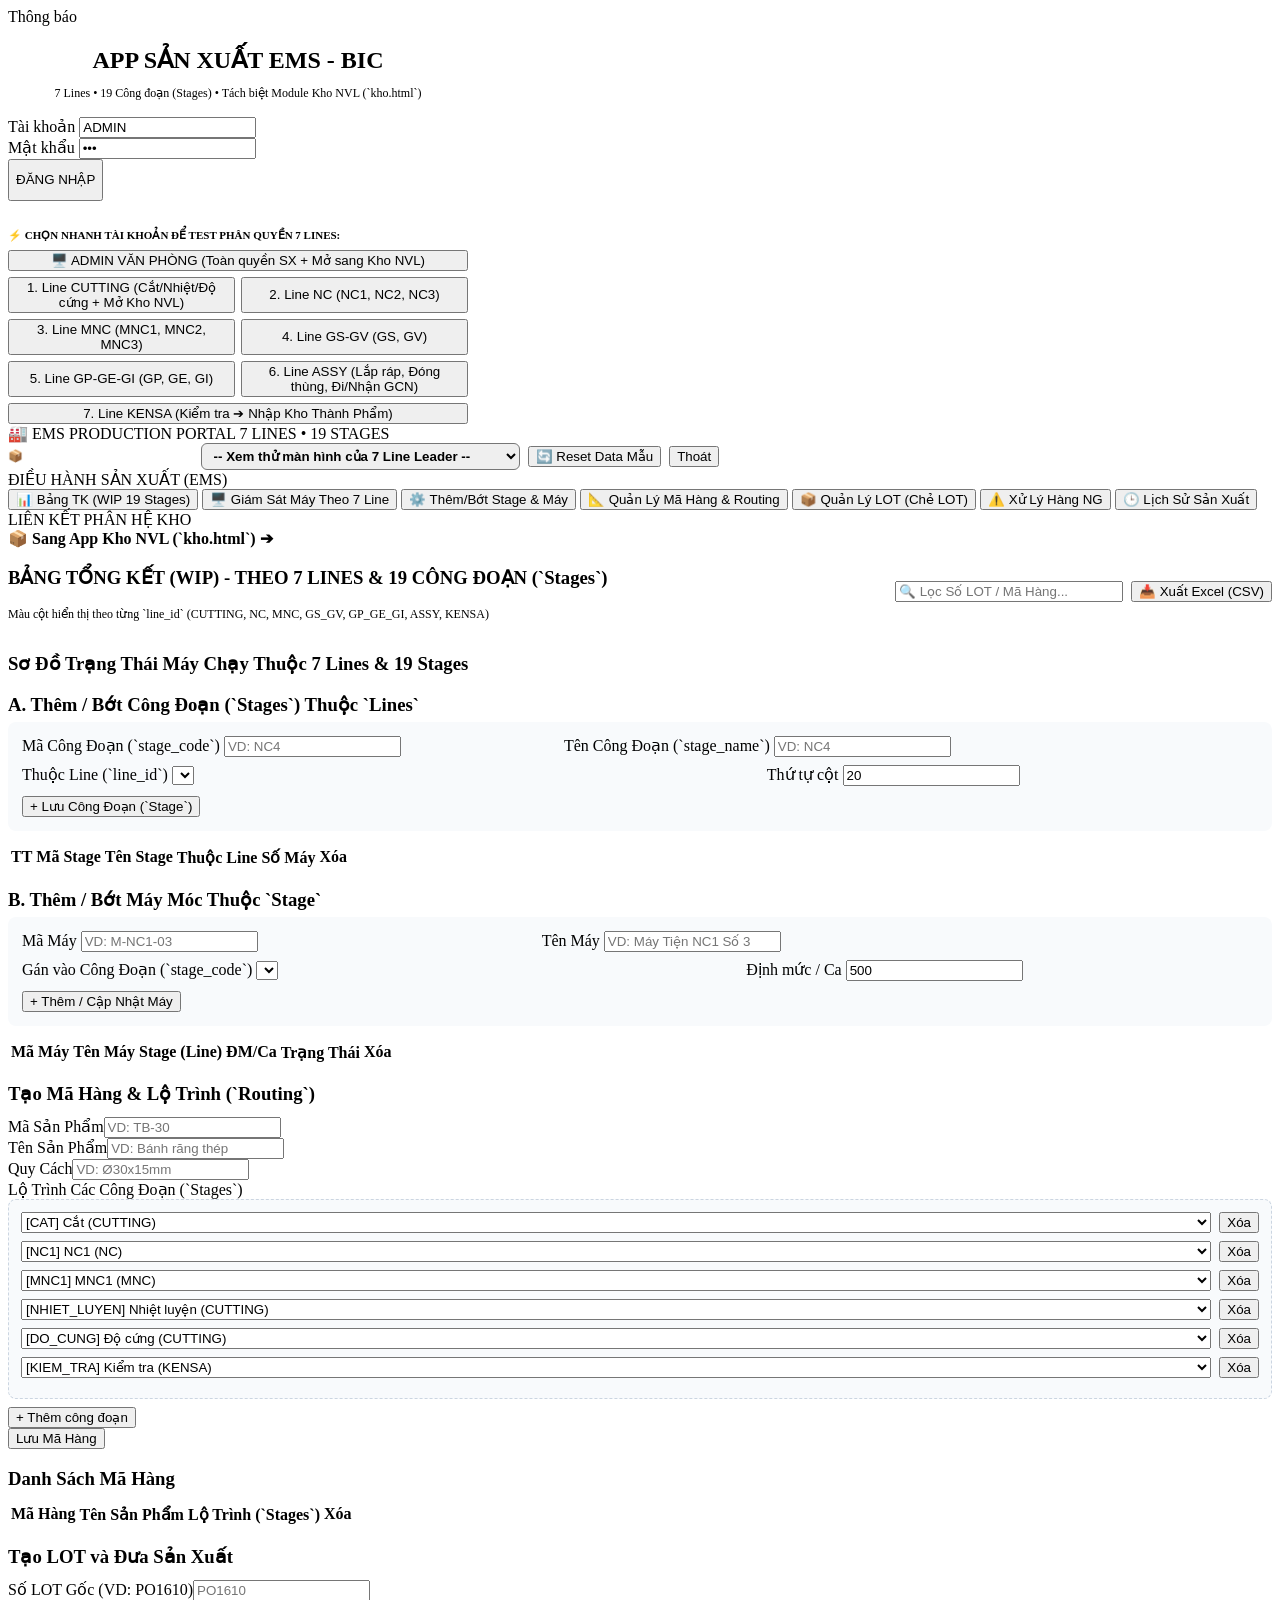
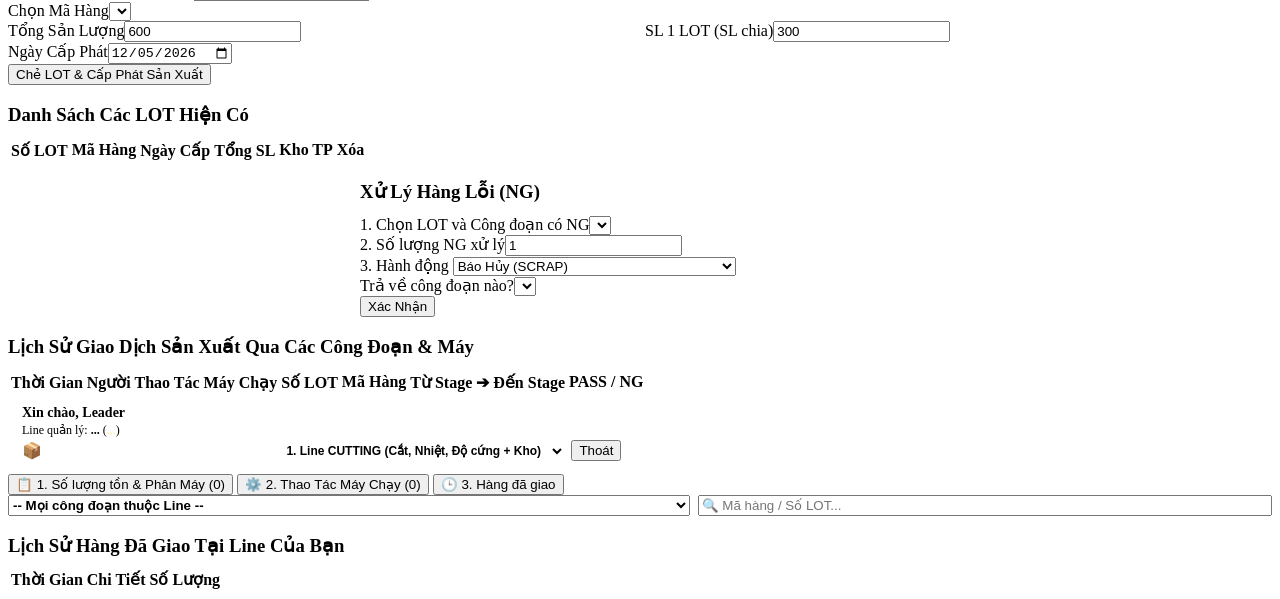
==== index.html @ bb991cef "tạo repo m-erp" ====
<!doctype html>
<html lang="vi">
  <head>
    <meta charset="UTF-8" />
    <meta name="viewport" content="width=device-width, initial-scale=1.0, maximum-scale=1.0, user-scalable=no" />
    <title>APP SẢN XUẤT EMS - BIC (7 LINES & 19 STAGES)</title>
    <link rel="stylesheet" href="style.css" />
  </head>
  <body>
    <div id="toast" class="hidden">Thông báo</div>

    <!-- 1. MÀN HÌNH ĐĂNG NHẬP -->
    <div id="login-screen">
      <div class="login-card" style="max-width: 460px;">
        <h2 style="color: var(--navy); text-align: center; margin-bottom: 4px;">APP SẢN XUẤT EMS - BIC</h2>
        <p style="text-align: center; color: var(--gray-dark); font-size: 12px; margin-bottom: 16px;">
          7 Lines • 19 Công đoạn (Stages) • Tách biệt Module Kho NVL (`kho.html`)
        </p>
        <form id="login-form">
          <div class="input-group">
            <label>Tài khoản</label>
            <input type="text" id="username" required value="ADMIN" style="text-transform: uppercase" />
          </div>
          <div class="input-group">
            <label>Mật khẩu</label>
            <input type="password" id="password" required value="123" />
          </div>
          <button type="submit" class="btn btn-primary w-100" style="min-height: 42px;">ĐĂNG NHẬP</button>
        </form>

        <div style="margin-top: 16px; padding-top: 12px; border-top: 1px dashed var(--border); text-align: left;">
          <div style="font-size: 11px; font-weight: 700; color: var(--gray-dark); margin-bottom: 8px;">
            ⚡ CHỌN NHANH TÀI KHOẢN ĐỂ TEST PHÂN QUYỀN 7 LINES:
          </div>
          <div style="display: grid; grid-template-columns: 1fr 1fr; gap: 6px;">
            <button type="button" class="btn btn-primary btn-sm" style="grid-column: span 2;" onclick="quickLogin('ADMIN')">
              🖥️ ADMIN VĂN PHÒNG (Toàn quyền SX + Mở sang Kho NVL)
            </button>
            <button type="button" class="btn btn-danger btn-sm" onclick="quickLogin('LD_CUTTING')">
              1. Line CUTTING (Cắt/Nhiệt/Độ cứng + Mở Kho NVL)
            </button>
            <button type="button" class="btn btn-secondary btn-sm" onclick="quickLogin('LD_NC')">
              2. Line NC (NC1, NC2, NC3)
            </button>
            <button type="button" class="btn btn-secondary btn-sm" onclick="quickLogin('LD_MNC')">
              3. Line MNC (MNC1, MNC2, MNC3)
            </button>
            <button type="button" class="btn btn-secondary btn-sm" onclick="quickLogin('LD_GS_GV')">
              4. Line GS-GV (GS, GV)
            </button>
            <button type="button" class="btn btn-secondary btn-sm" onclick="quickLogin('LD_GP_GE_GI')">
              5. Line GP-GE-GI (GP, GE, GI)
            </button>
            <button type="button" class="btn btn-secondary btn-sm" onclick="quickLogin('LD_ASSY')">
              6. Line ASSY (Lắp ráp, Đóng thùng, Đi/Nhận GCN)
            </button>
            <button type="button" class="btn btn-success btn-sm" style="grid-column: span 2;" onclick="quickLogin('LD_KENSA')">
              7. Line KENSA (Kiểm tra ➔ Nhập Kho Thành Phẩm)
            </button>
          </div>
        </div>
      </div>
    </div>

    <!-- 2. MÀN HÌNH ADMIN PORTAL (CHỈ CHỨA LOGIC SẢN XUẤT - GỌN GÀNG DỄ SỬA) -->
    <div id="admin-screen" class="hidden">
      <header class="navbar">
        <div class="nav-brand">
          <span>🏭 EMS PRODUCTION PORTAL</span>
          <span class="badge-mode">7 LINES • 19 STAGES</span>
        </div>
        <div style="display: flex; align-items: center; gap: 8px; font-size: 12px; flex-wrap: wrap;">
          <!-- NÚT CHUYỂN SANG FILE KHO.HTML ĐỘC LẬP -->
          <a href="kho.html" class="btn btn-sm btn-success" style="text-decoration:none; color:#fff;">
            📦 Mở App Kho NVL (`kho.html`) ➔
          </a>
          <select onchange="if(this.value) quickLogin(this.value)" style="padding:4px 8px; border-radius:6px; font-weight:700; color:var(--navy);">
            <option value="">-- Xem thử màn hình của 7 Line Leader --</option>
            <option value="LD_CUTTING">1. Line CUTTING (Cắt, Nhiệt luyện, Độ cứng)</option>
            <option value="LD_NC">2. Line NC (NC1, NC2, NC3)</option>
            <option value="LD_MNC">3. Line MNC (MNC1, MNC2, MNC3)</option>
            <option value="LD_GS_GV">4. Line GS-GV (GS, GV)</option>
            <option value="LD_GP_GE_GI">5. Line GP-GE-GI (GP, GE, GI)</option>
            <option value="LD_ASSY">6. Line ASSY (Lắp ráp, Đóng thùng, GCN)</option>
            <option value="LD_KENSA">7. Line KENSA (Kiểm tra)</option>
          </select>
          <button class="btn btn-sm btn-danger" onclick="resetSharedData()">🔄 Reset Data Mẫu</button>
          <button class="btn btn-sm btn-secondary" onclick="logout()">Thoát</button>
        </div>
      </header>

      <div class="app-body">
        <aside class="sidebar">
          <div class="sidebar-group-title">ĐIỀU HÀNH SẢN XUẤT (EMS)</div>
          <button class="tab-btn active" onclick="openAdminTab('tab-matrix', this)">📊 Bảng TK (WIP 19 Stages)</button>
          <button class="tab-btn" onclick="openAdminTab('tab-machines-view', this)">🖥️ Giám Sát Máy Theo 7 Line</button>
          <button class="tab-btn" onclick="openAdminTab('tab-workcenter', this)">⚙️ Thêm/Bớt Stage & Máy</button>
          <button class="tab-btn" onclick="openAdminTab('tab-master-sp', this)">📐 Quản Lý Mã Hàng & Routing</button>
          <button class="tab-btn" onclick="openAdminTab('tab-create-po', this)">📦 Quản Lý LOT (Chẻ LOT)</button>
          <button class="tab-btn" onclick="openAdminTab('tab-ng', this)">⚠️ Xử Lý Hàng NG</button>
          <button class="tab-btn" onclick="openAdminTab('tab-logs', this)">🕒 Lịch Sử Sản Xuất</button>

          <div class="sidebar-group-title">LIÊN KẾT PHÂN HỆ KHO</div>
          <a href="kho.html" class="tab-btn" style="color:var(--green); font-weight:800; text-decoration:none;">
            📦 Sang App Kho NVL (`kho.html`) ➔
          </a>
        </aside>

        <main class="content">
          <!-- TAB 1: BẢNG TỔNG KẾT WIP 19 STAGES -->
          <div id="tab-matrix" class="admin-tab">
            <div class="kpi-grid" id="admin-kpi-container"></div>
            <div class="card">
              <div style="display:flex; justify-content:space-between; align-items:center; margin-bottom:12px; flex-wrap:wrap; gap:8px;">
                <div>
                  <h3 style="color:var(--navy)">BẢNG TỔNG KẾT (WIP) - THEO 7 LINES & 19 CÔNG ĐOẠN (`Stages`)</h3>
                  <p style="font-size:12px; color:var(--gray-dark)">
                    Màu cột hiển thị theo từng `line_id` (CUTTING, NC, MNC, GS_GV, GP_GE_GI, ASSY, KENSA)
                  </p>
                </div>
                <div style="display:flex; gap:8px;">
                  <input type="text" id="filter-matrix-kw" class="search-input" placeholder="🔍 Lọc Số LOT / Mã Hàng..." oninput="renderAdminMatrix()" style="width:220px;" />
                  <button class="btn btn-sm btn-success" onclick="exportMatrixCSV()">📥 Xuất Excel (CSV)</button>
                </div>
              </div>
              <div class="table-wrap" id="matrix-table-wrap"></div>
            </div>
          </div>

          <!-- TAB 2: SƠ ĐỒ MÁY THEO 7 LINE -->
          <div id="tab-machines-view" class="admin-tab hidden">
            <div class="card">
              <h3 style="color:var(--navy); margin-bottom:12px;">Sơ Đồ Trạng Thái Máy Chạy Thuộc 7 Lines & 19 Stages</h3>
              <div id="admin-machine-board"></div>
            </div>
          </div>

          <!-- TAB 3: THÊM BỚT STAGE & MÁY -->
          <div id="tab-workcenter" class="admin-tab hidden">
            <div class="grid-2">
              <div class="card">
                <h3 style="color:var(--navy); margin-bottom:6px;">A. Thêm / Bớt Công Đoạn (`Stages`) Thuộc `Lines`</h3>
                <form onsubmit="saveStage(event)" style="background:#f8fafc; padding:14px; border-radius:8px; border:1px solid var(--border); margin-bottom:14px;">
                  <div style="display:grid; grid-template-columns: 1fr 1.3fr; gap:8px; margin-bottom:8px;">
                    <div class="input-group" style="margin:0;">
                      <label>Mã Công Đoạn (`stage_code`)</label>
                      <input type="text" id="st-code" required placeholder="VD: NC4" style="text-transform:uppercase" />
                    </div>
                    <div class="input-group" style="margin:0;">
                      <label>Tên Công Đoạn (`stage_name`)</label>
                      <input type="text" id="st-name" required placeholder="VD: NC4" />
                    </div>
                  </div>
                  <div style="display:grid; grid-template-columns: 1.5fr 1fr; gap:8px;">
                    <div class="input-group" style="margin:0;">
                      <label>Thuộc Line (`line_id`)</label>
                      <select id="st-line" required></select>
                    </div>
                    <div class="input-group" style="margin:0;">
                      <label>Thứ tự cột</label>
                      <input type="number" id="st-order" required value="20" min="1" />
                    </div>
                  </div>
                  <button type="submit" class="btn btn-primary w-100" style="margin-top:10px;">+ Lưu Công Đoạn (`Stage`)</button>
                </form>
                <div class="table-wrap" style="max-height:420px; overflow-y:auto;">
                  <table class="matrix-table">
                    <thead><tr><th>TT</th><th>Mã Stage</th><th>Tên Stage</th><th>Thuộc Line</th><th>Số Máy</th><th>Xóa</th></tr></thead>
                    <tbody id="stages-tbody"></tbody>
                  </table>
                </div>
              </div>

              <div class="card">
                <h3 style="color:var(--navy); margin-bottom:6px;">B. Thêm / Bớt Máy Móc Thuộc `Stage`</h3>
                <form onsubmit="saveMachine(event)" style="background:#f8fafc; padding:14px; border-radius:8px; border:1px solid var(--border); margin-bottom:14px;">
                  <div style="display:grid; grid-template-columns: 1fr 1.4fr; gap:8px; margin-bottom:8px;">
                    <div class="input-group" style="margin:0;">
                      <label>Mã Máy</label>
                      <input type="text" id="mc-code" required placeholder="VD: M-NC1-03" style="text-transform:uppercase" />
                    </div>
                    <div class="input-group" style="margin:0;">
                      <label>Tên Máy</label>
                      <input type="text" id="mc-name" required placeholder="VD: Máy Tiện NC1 Số 3" />
                    </div>
                  </div>
                  <div style="display:grid; grid-template-columns: 1.4fr 1fr; gap:8px;">
                    <div class="input-group" style="margin:0;">
                      <label>Gán vào Công Đoạn (`stage_code`)</label>
                      <select id="mc-stage" required></select>
                    </div>
                    <div class="input-group" style="margin:0;">
                      <label>Định mức / Ca</label>
                      <input type="number" id="mc-cap" required value="500" min="1" />
                    </div>
                  </div>
                  <button type="submit" class="btn btn-success w-100" style="margin-top:10px;">+ Thêm / Cập Nhật Máy</button>
                </form>
                <div class="table-wrap" style="max-height:420px; overflow-y:auto;">
                  <table class="matrix-table">
                    <thead><tr><th>Mã Máy</th><th>Tên Máy</th><th>Stage (Line)</th><th>ĐM/Ca</th><th>Trạng Thái</th><th>Xóa</th></tr></thead>
                    <tbody id="machines-tbody"></tbody>
                  </table>
                </div>
              </div>
            </div>
          </div>

          <!-- TAB 4: MÃ HÀNG & LỘ TRÌNH -->
          <div id="tab-master-sp" class="admin-tab hidden">
            <div class="grid-2">
              <div class="card">
                <h3 style="color:var(--navy); margin-bottom:12px;">Tạo Mã Hàng & Lộ Trình (`Routing`)</h3>
                <form onsubmit="saveProduct(event)">
                  <div class="input-group"><label>Mã Sản Phẩm</label><input type="text" id="sp-code" required placeholder="VD: TB-30" style="text-transform:uppercase" /></div>
                  <div class="input-group"><label>Tên Sản Phẩm</label><input type="text" id="sp-name" required placeholder="VD: Bánh răng thép" /></div>
                  <div class="input-group"><label>Quy Cách</label><input type="text" id="sp-spec" placeholder="VD: Ø30x15mm" /></div>
                  <div class="input-group">
                    <label>Lộ Trình Các Công Đoạn (`Stages`)</label>
                    <div id="routing-steps-box" style="background:#f8fafc; padding:12px; border:1px dashed #cbd5e1; border-radius:8px;"></div>
                    <button type="button" class="btn btn-secondary btn-sm" style="margin-top:8px;" onclick="addRoutingStepRow()">+ Thêm công đoạn</button>
                  </div>
                  <button type="submit" class="btn btn-primary w-100">Lưu Mã Hàng</button>
                </form>
              </div>
              <div class="card">
                <h3 style="color:var(--navy); margin-bottom:12px;">Danh Sách Mã Hàng</h3>
                <div class="table-wrap">
                  <table class="matrix-table">
                    <thead><tr><th>Mã Hàng</th><th>Tên Sản Phẩm</th><th>Lộ Trình (`Stages`)</th><th>Xóa</th></tr></thead>
                    <tbody id="products-tbody"></tbody>
                  </table>
                </div>
              </div>
            </div>
          </div>

          <!-- TAB 5: CHẺ LOT -->
          <div id="tab-create-po" class="admin-tab hidden">
            <div class="grid-2">
              <div class="card">
                <h3 style="color:var(--navy); margin-bottom:12px;">Tạo LOT và Đưa Sản Xuất</h3>
                <form onsubmit="createLotsBatch(event)">
                  <div class="input-group"><label>Số LOT Gốc (VD: PO1610)</label><input type="text" id="po-prefix" required placeholder="PO1610" style="text-transform:uppercase" /></div>
                  <div class="input-group"><label>Chọn Mã Hàng</label><select id="po-product-select" required></select></div>
                  <div style="display:grid; grid-template-columns: 1fr 1fr; gap:10px;">
                    <div class="input-group"><label>Tổng Sản Lượng</label><input type="number" id="po-total-qty" required value="600" min="1" /></div>
                    <div class="input-group"><label>SL 1 LOT (SL chia)</label><input type="number" id="po-split-qty" required value="300" min="1" /></div>
                  </div>
                  <div class="input-group"><label>Ngày Cấp Phát</label><input type="date" id="po-date" required /></div>
                  <button type="submit" class="btn btn-primary w-100">Chẻ LOT & Cấp Phát Sản Xuất</button>
                </form>
              </div>
              <div class="card">
                <h3 style="color:var(--navy); margin-bottom:12px;">Danh Sách Các LOT Hiện Có</h3>
                <div class="table-wrap">
                  <table class="matrix-table">
                    <thead><tr><th>Số LOT</th><th>Mã Hàng</th><th>Ngày Cấp</th><th>Tổng SL</th><th>Kho TP</th><th>Xóa</th></tr></thead>
                    <tbody id="lots-admin-tbody"></tbody>
                  </table>
                </div>
              </div>
            </div>
          </div>

          <!-- TAB 6: XỬ LÝ HÀNG NG -->
          <div id="tab-ng" class="admin-tab hidden">
            <div class="card" style="max-width:560px; margin:0 auto;">
              <h3 style="color:var(--maroon); margin-bottom:12px;">Xử Lý Hàng Lỗi (NG)</h3>
              <form onsubmit="resolveNgAction(event)">
                <div class="input-group"><label>1. Chọn LOT và Công đoạn có NG</label><select id="ng-lot-stage-select" required></select></div>
                <div class="input-group"><label>2. Số lượng NG xử lý</label><input type="number" id="ng-resolve-qty" required min="1" value="1" /></div>
                <div class="input-group">
                  <label>3. Hành động</label>
                  <select id="ng-resolve-type" onchange="document.getElementById('ng-return-wrap').classList.toggle('hidden', this.value !== 'REWORK')">
                    <option value="SCRAP">Báo Hủy (SCRAP)</option>
                    <option value="REWORK">Làm Lại (REWORK - Đưa về công đoạn cũ)</option>
                  </select>
                </div>
                <div class="input-group hidden" id="ng-return-wrap"><label>Trả về công đoạn nào?</label><select id="ng-return-stage"></select></div>
                <button type="submit" class="btn btn-danger w-100">Xác Nhận</button>
              </form>
            </div>
          </div>

          <!-- TAB 7: LỊCH SỬ SẢN XUẤT -->
          <div id="tab-logs" class="admin-tab hidden">
            <div class="card">
              <h3 style="color:var(--navy); margin-bottom:12px;">Lịch Sử Giao Dịch Sản Xuất Qua Các Công Đoạn & Máy</h3>
              <div class="table-wrap">
                <table class="matrix-table">
                  <thead><tr><th>Thời Gian</th><th>Người Thao Tác</th><th>Máy Chạy</th><th>Số LOT</th><th>Mã Hàng</th><th>Từ Stage ➔ Đến Stage</th><th>PASS / NG</th></tr></thead>
                  <tbody id="prod-logs-tbody"></tbody>
                </table>
              </div>
            </div>
          </div>
        </main>
      </div>
    </div>

    <!-- 3. MÀN HÌNH LEADER DI ĐỘNG (THEO ĐÚNG LINE_ID CỦA LEADER) -->
    <div id="leader-screen" class="hidden">
      <header class="navbar" style="padding: 10px 14px;">
        <div>
          <div style="font-size:14px; font-weight:800;">
            Xin chào, <span id="ld-header-name" style="color:var(--lime);">Leader</span>
          </div>
          <div style="font-size:12px; margin-top:2px;">
            Line quản lý: <b id="ld-header-line-name">...</b>
            (<span id="ld-header-stages" style="color:#fde68a;">...</span>)
          </div>
        </div>
        <div style="display:flex; gap:6px; align-items:center; flex-wrap:wrap;">
          <!-- NÚT MỞ SANG TRANG KHO.HTML: CHỈ HIỂN THỊ KHI LEADER THUỘC LINE CUTTING -->
          <a href="kho.html" id="btn-goto-kho-app" class="btn btn-sm btn-danger hidden" style="text-decoration:none; color:#fff;">
            📦 Mở App Kho NVL (`kho.html`) ➔
          </a>

          <select id="quick-switch-leader" onchange="quickLogin(this.value)" style="padding:5px 8px; border-radius:6px; font-size:12px; font-weight:700; background:#fff; color:var(--navy); border:none;">
            <option value="LD_CUTTING">1. Line CUTTING (Cắt, Nhiệt, Độ cứng + Kho)</option>
            <option value="LD_NC">2. Line NC (NC1, NC2, NC3)</option>
            <option value="LD_MNC">3. Line MNC (MNC1, MNC2, MNC3)</option>
            <option value="LD_GS_GV">4. Line GS-GV (GS, GV)</option>
            <option value="LD_GP_GE_GI">5. Line GP-GE-GI (GP, GE, GI)</option>
            <option value="LD_ASSY">6. Line ASSY (Lắp ráp, Đóng thùng, GCN)</option>
            <option value="LD_KENSA">7. Line KENSA (Kiểm tra)</option>
            <option value="ADMIN">🖥️ Về Màn Hình Admin VP</option>
          </select>
          <button class="btn btn-sm btn-secondary" onclick="logout()">Thoát</button>
        </div>
      </header>

      <div class="tabs-mobile">
        <button class="tab-btn-mobile active" id="btn-ld-tab-wip" onclick="openLeaderTab('ld-tab-wip', this)">
          📋 1. Số lượng tồn & Phân Máy (<span id="badge-count-waiting">0</span>)
        </button>
        <button class="tab-btn-mobile" id="btn-ld-tab-machines" onclick="openLeaderTab('ld-tab-machines', this)">
          ⚙️ 2. Thao Tác Máy Chạy (<span id="badge-count-running">0</span>)
        </button>
        <button class="tab-btn-mobile" id="btn-ld-tab-history" onclick="openLeaderTab('ld-tab-history', this)">
          🕒 3. Hàng đã giao
        </button>
      </div>

      <main class="content-mobile">
        <!-- BỘ LỌC TÌM KIẾM TRÊN MOBILE LEADER -->
        <div id="ld-filter-bar" style="display:flex; gap:8px; margin-bottom:12px;">
          <select id="ld-stage-subfilter" class="search-input" onchange="renderLeaderScreen()" style="flex:1.2; font-weight:700; color:var(--navy);">
            <option value="ALL">-- Mọi công đoạn thuộc Line --</option>
          </select>
          <input type="text" id="ld-kw-filter" class="search-input" placeholder="🔍 Mã hàng / Số LOT..." oninput="renderLeaderScreen()" style="flex:1;" />
        </div>

        <div id="ld-tab-wip" class="ld-tab">
          <div id="ld-waiting-lots-container"></div>
        </div>

        <div id="ld-tab-machines" class="ld-tab hidden">
          <div id="leader-machines-container"></div>
        </div>

        <div id="ld-tab-history" class="ld-tab hidden">
          <div class="card">
            <h3 style="color:var(--navy); margin-bottom:10px;">Lịch Sử Hàng Đã Giao Tại Line Của Bạn</h3>
            <div class="table-wrap">
              <table class="matrix-table">
                <thead><tr><th>Thời Gian</th><th>Chi Tiết</th><th>Số Lượng</th></tr></thead>
                <tbody id="ld-history-tbody"></tbody>
              </table>
            </div>
          </div>
        </div>
      </main>
    </div>

    <script src="script.js"></script>
  </body>
</html>
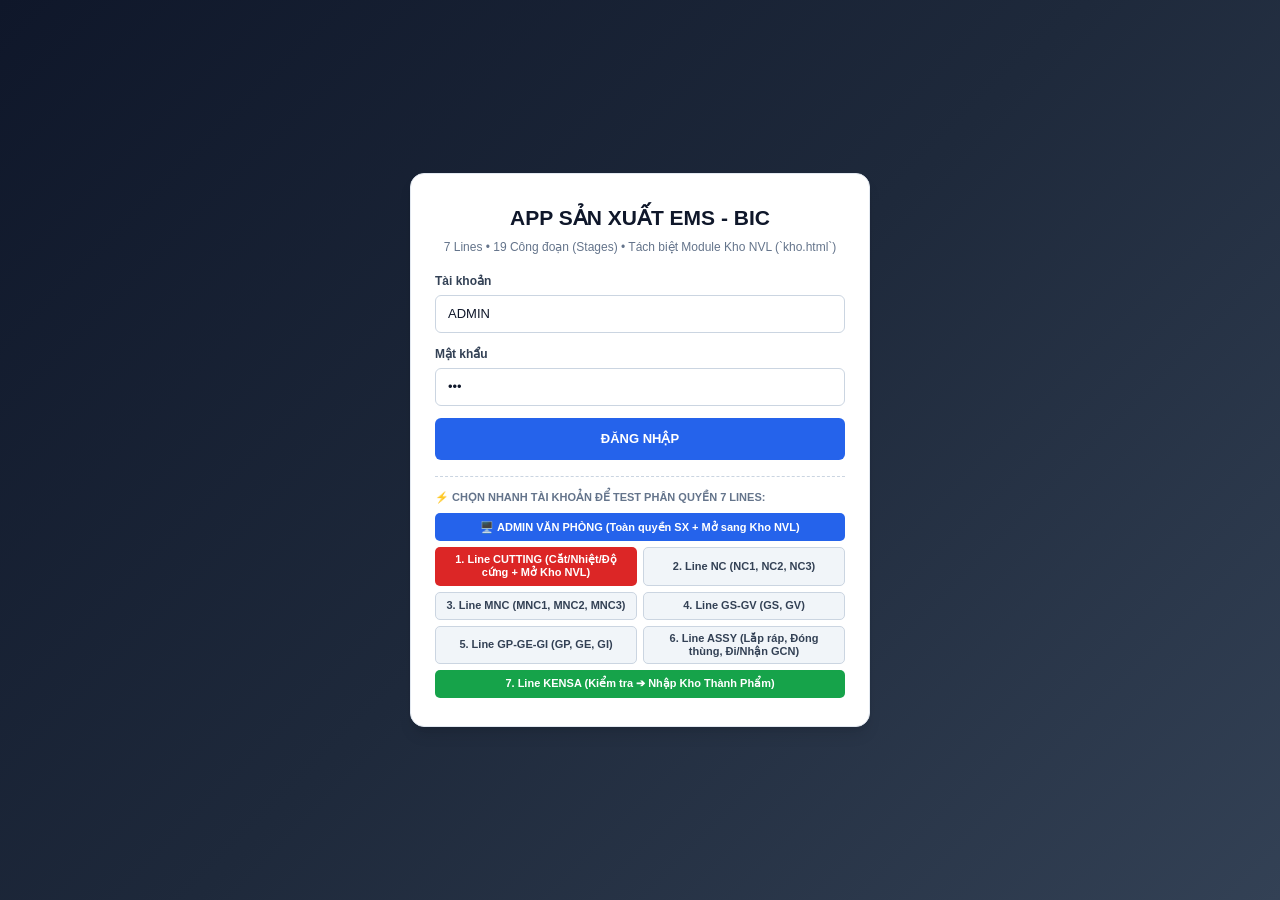
==== commit e3c257ed: "feat: ERP v2 - CSS responsive, fix scroll, auth + first-change-pwd, LOT qty allocation, NVL tab Cutt" ====
--- a/index.html
+++ b/index.html
@@ -8,6 +8,37 @@
   </head>
   <body>
     <div id="toast" class="hidden">Thông báo</div>
+
+    <!-- MODAL BẮT BUỘC ĐỔI MẬT KHẨU LẦN ĐẦU CHO LEADER -->
+    <div id="modal-first-change-pwd" class="modal-backdrop hidden">
+      <div class="modal-card">
+        <div class="modal-header">
+          <h3 style="margin:0; font-size:16px;">🔐 ĐỔI MẬT KHẨU LẦN ĐẦU ĐĂNG NHẬP</h3>
+          <p style="font-size:12px; margin-top:4px; opacity:0.85;">
+            Vì lý do an toàn bảo mật, vui lòng thiết lập mật khẩu mới cho tài khoản của bạn.
+          </p>
+        </div>
+        <div class="modal-body">
+          <form id="form-first-change-pwd" onsubmit="submitFirstChangePassword(event)">
+            <div class="input-group">
+              <label>Tài khoản</label>
+              <input type="text" id="chg-pwd-user" readonly style="background:#f1f5f9; font-weight:700; color:var(--navy);" />
+            </div>
+            <div class="input-group">
+              <label>Mật khẩu mới (tối thiểu 4 ký tự)</label>
+              <input type="password" id="chg-pwd-new" required placeholder="Nhập mật khẩu mới..." minlength="4" />
+            </div>
+            <div class="input-group">
+              <label>Xác nhận mật khẩu mới</label>
+              <input type="password" id="chg-pwd-confirm" required placeholder="Nhập lại mật khẩu mới..." minlength="4" />
+            </div>
+            <button type="submit" class="btn btn-primary w-100" style="min-height:44px; margin-top:8px;">
+              ✅ LƯU MẬT KHẨU MỚI & TIẾP TỤC
+            </button>
+          </form>
+        </div>
+      </div>
+    </div>
 
     <!-- 1. MÀN HÌNH ĐĂNG NHẬP -->
     <div id="login-screen">
@@ -327,6 +358,7 @@
             <option value="LD_KENSA">7. Line KENSA (Kiểm tra)</option>
             <option value="ADMIN">🖥️ Về Màn Hình Admin VP</option>
           </select>
+          <button class="btn btn-sm btn-secondary" onclick="openChangePasswordModal()" title="Đổi mật khẩu tài khoản">🔑 Đổi Pass</button>
           <button class="btn btn-sm btn-secondary" onclick="logout()">Thoát</button>
         </div>
       </header>
@@ -341,6 +373,9 @@
         <button class="tab-btn-mobile" id="btn-ld-tab-history" onclick="openLeaderTab('ld-tab-history', this)">
           🕒 3. Hàng đã giao
         </button>
+        <button class="tab-btn-mobile hidden" id="btn-ld-tab-cutting-nvl" onclick="openLeaderTab('ld-tab-cutting-nvl', this)">
+          📦 4. Nhập / Xuất NVL
+        </button>
       </div>
 
       <main class="content-mobile">
@@ -371,6 +406,22 @@
             </div>
           </div>
         </div>
+
+        <!-- TAB 4: THEO DÕI NHẬP & XUẤT NVL (CHỈ CHO LINE CUTTING) -->
+        <div id="ld-tab-cutting-nvl" class="ld-tab hidden">
+          <div class="card" style="border-top:4px solid var(--maroon);">
+            <div style="display:flex; justify-content:space-between; align-items:center; margin-bottom:12px; flex-wrap:wrap; gap:8px;">
+              <div>
+                <h3 style="color:var(--navy); margin-bottom:2px;">📦 Lịch Sử Nhập Phôi & Xuất NVL Phân Xưởng</h3>
+                <p style="font-size:12px; color:var(--gray-dark);">Chỉ Leader Line CUTTING & Admin có quyền quản lý</p>
+              </div>
+              <a href="kho.html" class="btn btn-sm btn-danger" style="text-decoration:none; color:#fff;">
+                Mở Chi Tiết Kho (`kho.html`) ➔
+              </a>
+            </div>
+            <div id="cutting-nvl-quick-view"></div>
+          </div>
+        </div>
       </main>
     </div>
 
--- a/style.css
+++ b/style.css
@@ -0,0 +1,769 @@
+/* ==========================================================================
+   STYLE.CSS - APP ERP EMS - BIC (7 LINES & 19 STAGES)
+   Design System: Tailwind-inspired Palette, Responsive Mobile Leader,
+   PC Admin Mouse Wheel Scroll Fix, Touch-Friendly UI
+   ========================================================================== */
+
+:root {
+  /* Core Colors */
+  --navy: #0f172a;          /* slate-900 */
+  --navy-light: #1e293b;    /* slate-800 */
+  --slate: #334155;         /* slate-700 */
+  --slate-light: #475569;   /* slate-600 */
+  --border: #cbd5e1;        /* slate-300 */
+  --border-light: #e2e8f0;  /* slate-200 */
+  --bg-main: #f8fafc;       /* slate-50 */
+  --bg-card: #ffffff;
+  --gray-dark: #64748b;     /* slate-500 */
+  --gray-light: #94a3b8;    /* slate-400 */
+
+  /* Semantic Colors */
+  --primary: #2563eb;       /* blue-600 */
+  --primary-hover: #1d4ed8; /* blue-700 */
+  --green: #16a34a;         /* green-600 */
+  --green-dark: #15803d;    /* green-700 */
+  --green-bg: #dcfce7;      /* green-100 */
+  --maroon: #dc2626;        /* red-600 */
+  --maroon-dark: #b91c1c;   /* red-700 */
+  --maroon-bg: #fee2e2;     /* red-100 */
+  --amber: #d97706;         /* amber-600 */
+  --amber-bg: #fef3c7;      /* amber-100 */
+  --lime: #84cc16;          /* lime-500 */
+  --blue: #0284c7;          /* sky-600 */
+
+  /* 7 Line Theme Colors */
+  --line-cutting: #fee2e2;  /* Red tint */
+  --line-nc: #e0f2fe;       /* Sky tint */
+  --line-mnc: #dcfce7;      /* Emerald tint */
+  --line-gs-gv: #ffedd5;    /* Orange tint */
+  --line-gp-ge-gi: #f3e8ff; /* Purple tint */
+  --line-assy: #fef9c3;     /* Yellow tint */
+  --line-kensa: #f1f5f9;    /* Slate tint */
+
+  /* Layout Constants */
+  --nav-height: 56px;
+  --sidebar-width: 240px;
+  --radius-sm: 6px;
+  --radius-md: 10px;
+  --radius-lg: 14px;
+  --shadow-sm: 0 1px 2px 0 rgb(0 0 0 / 0.05);
+  --shadow-md: 0 4px 6px -1px rgb(0 0 0 / 0.1), 0 2px 4px -2px rgb(0 0 0 / 0.1);
+  --shadow-lg: 0 10px 15px -3px rgb(0 0 0 / 0.1), 0 4px 6px -4px rgb(0 0 0 / 0.1);
+}
+
+/* ==========================================================================
+   RESET & BASE STYLES
+   ========================================================================== */
+*, *::before, *::after {
+  box-sizing: border-box;
+  margin: 0;
+  padding: 0;
+}
+
+html, body {
+  font-family: -apple-system, BlinkMacSystemFont, "Segoe UI", Roboto, "Helvetica Neue", Arial, sans-serif;
+  background-color: var(--bg-main);
+  color: var(--navy);
+  line-height: 1.5;
+  font-size: 14px;
+  -webkit-font-smoothing: antialiased;
+  -moz-osx-font-smoothing: grayscale;
+}
+
+/* Mouse Wheel & Scrollbar Enhancements for PC */
+* {
+  scrollbar-width: thin;
+  scrollbar-color: #cbd5e1 #f1f5f9;
+}
+
+*::-webkit-scrollbar {
+  width: 8px;
+  height: 8px;
+}
+
+*::-webkit-scrollbar-track {
+  background: #f1f5f9;
+}
+
+*::-webkit-scrollbar-thumb {
+  background-color: #cbd5e1;
+  border-radius: 4px;
+  border: 2px solid #f1f5f9;
+}
+
+*::-webkit-scrollbar-thumb:hover {
+  background-color: #94a3b8;
+}
+
+/* Utility Helpers */
+.hidden {
+  display: none !important;
+}
+
+.w-100 {
+  width: 100% !important;
+}
+
+/* ==========================================================================
+   BUTTONS & CONTROLS
+   ========================================================================== */
+.btn {
+  display: inline-flex;
+  align-items: center;
+  justify-content: center;
+  font-size: 13px;
+  font-weight: 600;
+  padding: 8px 14px;
+  border-radius: var(--radius-sm);
+  border: 1px solid transparent;
+  cursor: pointer;
+  transition: all 0.15s ease-in-out;
+  text-decoration: none;
+  min-height: 38px;
+  line-height: 1.2;
+}
+
+.btn:active {
+  transform: translateY(1px);
+}
+
+.btn-primary {
+  background-color: var(--primary);
+  color: #ffffff;
+}
+.btn-primary:hover {
+  background-color: var(--primary-hover);
+}
+
+.btn-success {
+  background-color: var(--green);
+  color: #ffffff;
+}
+.btn-success:hover {
+  background-color: var(--green-dark);
+}
+
+.btn-danger {
+  background-color: var(--maroon);
+  color: #ffffff;
+}
+.btn-danger:hover {
+  background-color: var(--maroon-dark);
+}
+
+.btn-secondary {
+  background-color: #f1f5f9;
+  color: var(--slate);
+  border-color: var(--border);
+}
+.btn-secondary:hover {
+  background-color: #e2e8f0;
+  color: var(--navy);
+}
+
+.btn-sm {
+  font-size: 11px;
+  padding: 5px 9px;
+  min-height: 28px;
+  border-radius: 5px;
+}
+
+/* ==========================================================================
+   INPUTS & FORMS
+   ========================================================================== */
+.input-group {
+  margin-bottom: 12px;
+}
+
+.input-group label {
+  display: block;
+  font-size: 12px;
+  font-weight: 700;
+  color: var(--slate);
+  margin-bottom: 5px;
+}
+
+input[type="text"],
+input[type="password"],
+input[type="number"],
+input[type="date"],
+select,
+textarea,
+.search-input {
+  width: 100%;
+  padding: 9px 12px;
+  font-size: 13px;
+  border: 1px solid var(--border);
+  border-radius: var(--radius-sm);
+  background-color: #ffffff;
+  color: var(--navy);
+  outline: none;
+  transition: border-color 0.15s ease, box-shadow 0.15s ease;
+  min-height: 38px;
+}
+
+input:focus, select:focus, textarea:focus, .search-input:focus {
+  border-color: var(--primary);
+  box-shadow: 0 0 0 3px rgba(37, 99, 235, 0.15);
+}
+
+.big-input {
+  font-size: 20px !important;
+  font-weight: 800 !important;
+  text-align: center;
+  min-height: 48px !important;
+  letter-spacing: 1px;
+}
+
+.ok-input {
+  color: var(--green-dark) !important;
+  border: 2px solid var(--green) !important;
+  background-color: #f0fdf4 !important;
+}
+
+.ng-input {
+  color: var(--maroon-dark) !important;
+  border: 2px solid var(--maroon) !important;
+  background-color: #fef2f2 !important;
+}
+
+.numpad-grid {
+  display: grid;
+  grid-template-columns: 1fr 1fr;
+  gap: 10px;
+  margin-bottom: 12px;
+}
+
+/* ==========================================================================
+   NAVBAR (FIXED HEADER)
+   ========================================================================== */
+.navbar {
+  height: var(--nav-height);
+  background-color: var(--navy);
+  color: #ffffff;
+  display: flex;
+  align-items: center;
+  justify-content: space-between;
+  padding: 0 16px;
+  position: sticky;
+  top: 0;
+  z-index: 50;
+  box-shadow: var(--shadow-md);
+}
+
+.nav-brand {
+  display: flex;
+  align-items: center;
+  gap: 10px;
+  font-weight: 800;
+  font-size: 15px;
+  letter-spacing: 0.5px;
+}
+
+.badge-mode {
+  font-size: 10px;
+  font-weight: 700;
+  background: rgba(255, 255, 255, 0.15);
+  padding: 3px 8px;
+  border-radius: 9999px;
+  color: #cbd5e1;
+  text-transform: uppercase;
+}
+
+/* ==========================================================================
+   1. MÀN HÌNH ĐĂNG NHẬP (LOGIN SCREEN)
+   ========================================================================== */
+#login-screen {
+  min-height: 100vh;
+  display: flex;
+  align-items: center;
+  justify-content: center;
+  padding: 20px;
+  background: linear-gradient(135deg, #0f172a 0%, #1e293b 50%, #334155 100%);
+}
+
+.login-card {
+  width: 100%;
+  background: #ffffff;
+  border-radius: var(--radius-lg);
+  padding: 28px 24px;
+  box-shadow: var(--shadow-lg);
+  border: 1px solid var(--border-light);
+}
+
+/* ==========================================================================
+   2. MÀN HÌNH ADMIN (PC SCROLL FIX & LAYOUT)
+   ========================================================================== */
+#admin-screen {
+  height: 100vh;
+  display: flex;
+  flex-direction: column;
+  overflow: hidden; /* Ngăn chặn cuộn kép ngoài màn hình */
+}
+
+/* Khắc phục lỗi cuộn chuột trên PC: Chia layout chuẩn Flexbox */
+.app-body {
+  display: flex;
+  height: calc(100vh - var(--nav-height));
+  width: 100%;
+  overflow: hidden;
+}
+
+/* Sidebar bên trái độc lập */
+.sidebar {
+  width: var(--sidebar-width);
+  height: 100%;
+  background-color: #ffffff;
+  border-right: 1px solid var(--border);
+  overflow-y: auto;
+  overflow-x: hidden;
+  padding: 12px 8px;
+  flex-shrink: 0;
+}
+
+.sidebar-group-title {
+  font-size: 11px;
+  font-weight: 800;
+  color: var(--gray-dark);
+  text-transform: uppercase;
+  padding: 10px 8px 4px 8px;
+  letter-spacing: 0.5px;
+}
+
+.tab-btn {
+  display: flex;
+  align-items: center;
+  width: 100%;
+  text-align: left;
+  background: transparent;
+  border: none;
+  border-radius: var(--radius-sm);
+  padding: 9px 12px;
+  font-size: 12px;
+  font-weight: 600;
+  color: var(--slate);
+  cursor: pointer;
+  margin-bottom: 3px;
+  transition: all 0.15s ease;
+}
+
+.tab-btn:hover {
+  background-color: #f1f5f9;
+  color: var(--navy);
+}
+
+.tab-btn.active {
+  background-color: #e0f2fe;
+  color: var(--primary);
+  font-weight: 700;
+}
+
+/* Content bên phải: Cho phép cuộn dọc mượt mà bằng con lăn chuột PC! */
+.content {
+  flex: 1;
+  height: 100%;
+  overflow-y: auto;
+  overflow-x: hidden;
+  -webkit-overflow-scrolling: touch;
+  padding: 16px 20px 40px 20px;
+  background-color: var(--bg-main);
+}
+
+/* Thẻ Card */
+.card {
+  background: var(--bg-card);
+  border-radius: var(--radius-md);
+  border: 1px solid var(--border);
+  padding: 18px;
+  margin-bottom: 16px;
+  box-shadow: var(--shadow-sm);
+}
+
+.grid-2 {
+  display: grid;
+  grid-template-columns: 1fr 1fr;
+  gap: 16px;
+}
+
+@media (max-width: 900px) {
+  .grid-2 {
+    grid-template-columns: 1fr;
+  }
+}
+
+/* KPI Cards */
+.kpi-grid {
+  display: grid;
+  grid-template-columns: repeat(auto-fit, minmax(200px, 1fr));
+  gap: 12px;
+  margin-bottom: 16px;
+}
+
+.kpi-card {
+  background: #ffffff;
+  border-radius: var(--radius-sm);
+  border: 1px solid var(--border);
+  border-left: 4px solid var(--primary);
+  padding: 12px 14px;
+  box-shadow: var(--shadow-sm);
+}
+
+.kpi-num {
+  font-size: 18px;
+  font-weight: 800;
+  color: var(--navy);
+}
+
+.kpi-label {
+  font-size: 11px;
+  font-weight: 600;
+  color: var(--gray-dark);
+  margin-top: 2px;
+}
+
+/* ==========================================================================
+   BẢNG MATRIX & DATA TABLES (CUỘN NGANG ĐỘC LẬP MÀ KHÔNG CHẶN CUỘN DỌC)
+   ========================================================================== */
+.table-wrap {
+  width: 100%;
+  overflow-x: auto;
+  overflow-y: visible;
+  -webkit-overflow-scrolling: touch;
+  border: 1px solid var(--border);
+  border-radius: var(--radius-sm);
+  background: #ffffff;
+}
+
+.matrix-table {
+  width: 100%;
+  border-collapse: collapse;
+  font-size: 12px;
+  white-space: nowrap;
+}
+
+.matrix-table th, .matrix-table td {
+  padding: 8px 10px;
+  border: 1px solid #e2e8f0;
+  text-align: center;
+}
+
+.matrix-table thead th {
+  background-color: #f1f5f9;
+  color: var(--navy);
+  font-weight: 700;
+  position: sticky;
+  top: 0;
+  z-index: 10;
+}
+
+.matrix-table tbody tr:hover {
+  background-color: #f8fafc;
+}
+
+/* Badges */
+.badge-ok {
+  display: inline-block;
+  background-color: var(--green-bg);
+  color: var(--green-dark);
+  font-weight: 700;
+  padding: 2px 6px;
+  border-radius: 4px;
+  font-size: 11px;
+}
+
+.badge-ng {
+  display: inline-block;
+  background-color: var(--maroon-bg);
+  color: var(--maroon-dark);
+  font-weight: 700;
+  padding: 2px 6px;
+  border-radius: 4px;
+  font-size: 11px;
+}
+
+.badge-wait {
+  display: inline-block;
+  background-color: var(--amber-bg);
+  color: var(--amber);
+  font-weight: 700;
+  padding: 2px 6px;
+  border-radius: 4px;
+  font-size: 11px;
+}
+
+.badge-machine {
+  display: inline-block;
+  background-color: #e2e8f0;
+  color: var(--navy);
+  font-weight: 700;
+  padding: 2px 6px;
+  border-radius: 4px;
+  font-size: 10px;
+}
+
+/* Sơ đồ máy (Admin Machine Grid) */
+.machine-grid {
+  display: grid;
+  grid-template-columns: repeat(auto-fill, minmax(210px, 1fr));
+  gap: 10px;
+}
+
+.machine-box {
+  background: #ffffff;
+  border: 1px solid var(--border);
+  border-radius: var(--radius-sm);
+  padding: 10px 12px;
+  transition: all 0.15s ease;
+}
+
+.machine-box.RUNNING {
+  border-left: 4px solid var(--green);
+  background: #f0fdf4;
+}
+
+.machine-box.IDLE {
+  border-left: 4px solid #94a3b8;
+  background: #ffffff;
+}
+
+/* ==========================================================================
+   3. MÀN HÌNH LEADER DI ĐỘNG (MOBILE OPTIMIZED)
+   ========================================================================== */
+#leader-screen {
+  min-height: 100vh;
+  display: flex;
+  flex-direction: column;
+  background-color: var(--bg-main);
+}
+
+.tabs-mobile {
+  display: flex;
+  background: #ffffff;
+  border-bottom: 2px solid var(--border);
+  position: sticky;
+  top: var(--nav-height);
+  z-index: 40;
+  overflow-x: auto;
+  box-shadow: var(--shadow-sm);
+}
+
+.tab-btn-mobile {
+  flex: 1;
+  min-width: 120px;
+  padding: 12px 10px;
+  background: transparent;
+  border: none;
+  font-size: 12px;
+  font-weight: 700;
+  color: var(--slate);
+  cursor: pointer;
+  text-align: center;
+  border-bottom: 3px solid transparent;
+  white-space: nowrap;
+}
+
+.tab-btn-mobile.active {
+  color: var(--primary);
+  border-bottom-color: var(--primary);
+  background-color: #eff6ff;
+}
+
+.content-mobile {
+  flex: 1;
+  padding: 14px 12px 60px 12px;
+  max-width: 680px;
+  margin: 0 auto;
+  width: 100%;
+}
+
+/* Thẻ Máy Leader Mobile */
+.m-card {
+  background: #ffffff;
+  border-radius: var(--radius-md);
+  border: 1px solid var(--border);
+  margin-bottom: 12px;
+  overflow: hidden;
+  box-shadow: var(--shadow-sm);
+  transition: box-shadow 0.15s ease;
+}
+
+.m-card.running {
+  border-left: 5px solid var(--green);
+}
+
+.m-card-header {
+  padding: 12px 14px;
+  background: #f8fafc;
+  display: flex;
+  justify-content: space-between;
+  align-items: center;
+  cursor: pointer;
+  user-select: none;
+  border-bottom: 1px solid var(--border-light);
+}
+
+.m-card-header:hover {
+  background: #f1f5f9;
+}
+
+.m-card-body {
+  padding: 14px;
+}
+
+/* ==========================================================================
+   DROPDOWN TÌM KIẾM TỒN KHO NVL (KHO.HTML)
+   ========================================================================== */
+.searchable-dropdown {
+  position: relative;
+}
+
+.dropdown-list {
+  position: absolute;
+  top: 100%;
+  left: 0;
+  right: 0;
+  background: #ffffff;
+  border: 1px solid var(--border);
+  border-radius: var(--radius-sm);
+  box-shadow: var(--shadow-lg);
+  max-height: 240px;
+  overflow-y: auto;
+  z-index: 100;
+  list-style: none;
+  margin-top: 4px;
+}
+
+.dropdown-list li {
+  padding: 10px 12px;
+  border-bottom: 1px solid var(--border-light);
+  cursor: pointer;
+}
+
+.dropdown-list li:hover {
+  background-color: #eff6ff;
+}
+
+/* ==========================================================================
+   MODAL DIALOG (ĐỔI MẬT KHẨU LẦN ĐẦU)
+   ========================================================================== */
+.modal-backdrop {
+  position: fixed;
+  inset: 0;
+  background-color: rgba(15, 23, 42, 0.7);
+  display: flex;
+  align-items: center;
+  justify-content: center;
+  z-index: 999;
+  padding: 16px;
+  backdrop-filter: blur(3px);
+}
+
+.modal-card {
+  width: 100%;
+  max-width: 440px;
+  background: #ffffff;
+  border-radius: var(--radius-lg);
+  box-shadow: var(--shadow-lg);
+  overflow: hidden;
+  border: 1px solid var(--border);
+  animation: modalEnter 0.2s cubic-bezier(0.16, 1, 0.3, 1);
+}
+
+@keyframes modalEnter {
+  from {
+    opacity: 0;
+    transform: scale(0.95) translateY(10px);
+  }
+  to {
+    opacity: 1;
+    transform: scale(1) translateY(0);
+  }
+}
+
+.modal-header {
+  padding: 16px 20px;
+  background-color: var(--navy);
+  color: #ffffff;
+}
+
+.modal-body {
+  padding: 20px;
+}
+
+/* ==========================================================================
+   TOAST NOTIFICATION
+   ========================================================================== */
+#toast {
+  position: fixed;
+  bottom: 24px;
+  left: 50%;
+  transform: translateX(-50%);
+  background-color: var(--navy);
+  color: #ffffff;
+  padding: 12px 20px;
+  border-radius: 9999px;
+  font-size: 13px;
+  font-weight: 600;
+  box-shadow: var(--shadow-lg);
+  z-index: 9999;
+  transition: all 0.3s cubic-bezier(0.16, 1, 0.3, 1);
+  display: flex;
+  align-items: center;
+  gap: 8px;
+  pointer-events: none;
+}
+
+#toast.error {
+  background-color: var(--maroon);
+}
+
+#toast.hidden {
+  opacity: 0;
+  transform: translate(-50%, 20px);
+  pointer-events: none;
+}
+
+/* ==========================================================================
+   RESPONSIVE ADJUSTMENTS
+   ========================================================================== */
+@media (max-width: 768px) {
+  .navbar {
+    padding: 0 10px;
+  }
+  
+  .nav-brand span:first-child {
+    font-size: 13px;
+  }
+  
+  .app-body {
+    flex-direction: column;
+    height: auto;
+    overflow: visible;
+  }
+
+  .sidebar {
+    width: 100%;
+    height: auto;
+    border-right: none;
+    border-bottom: 1px solid var(--border);
+    display: flex;
+    overflow-x: auto;
+    padding: 6px;
+    gap: 4px;
+  }
+
+  .sidebar-group-title {
+    display: none;
+  }
+
+  .tab-btn {
+    white-space: nowrap;
+    width: auto;
+    padding: 6px 10px;
+  }
+
+  .content {
+    padding: 12px 8px;
+    height: auto;
+  }
+}
